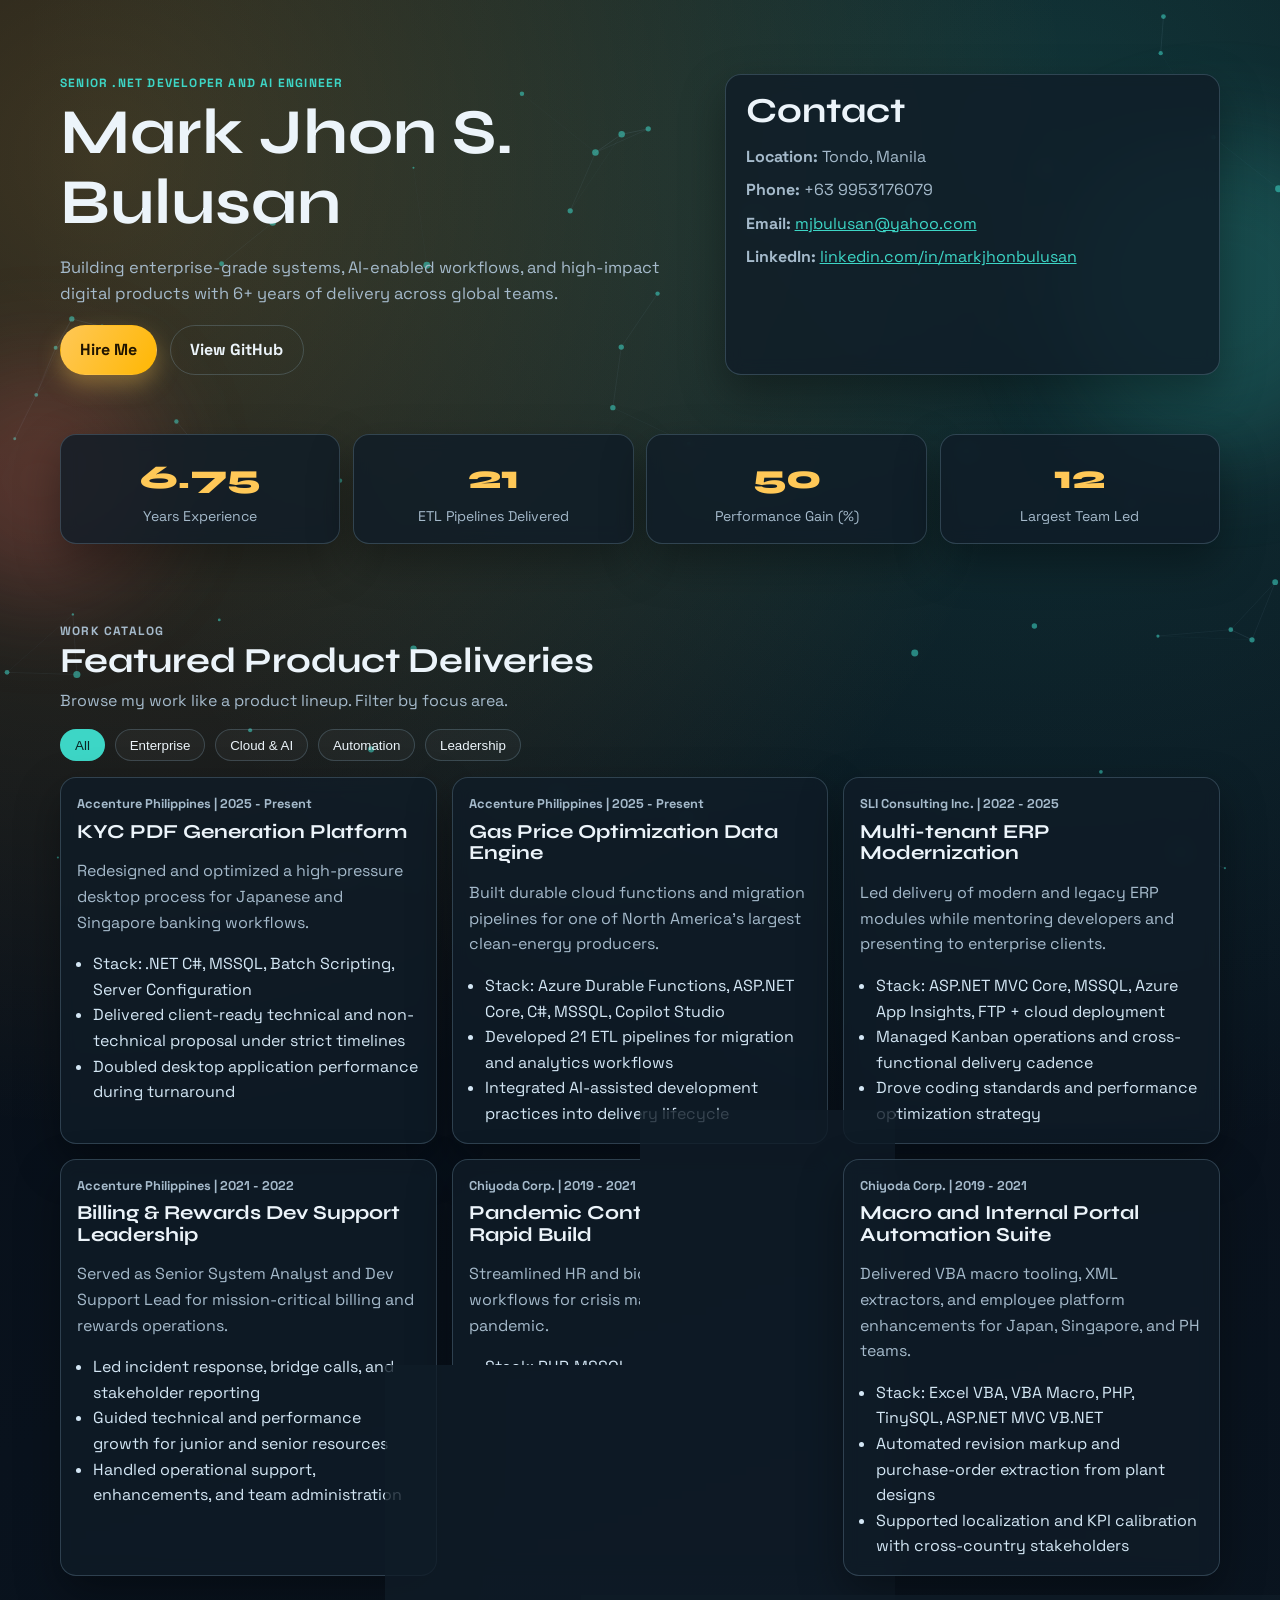
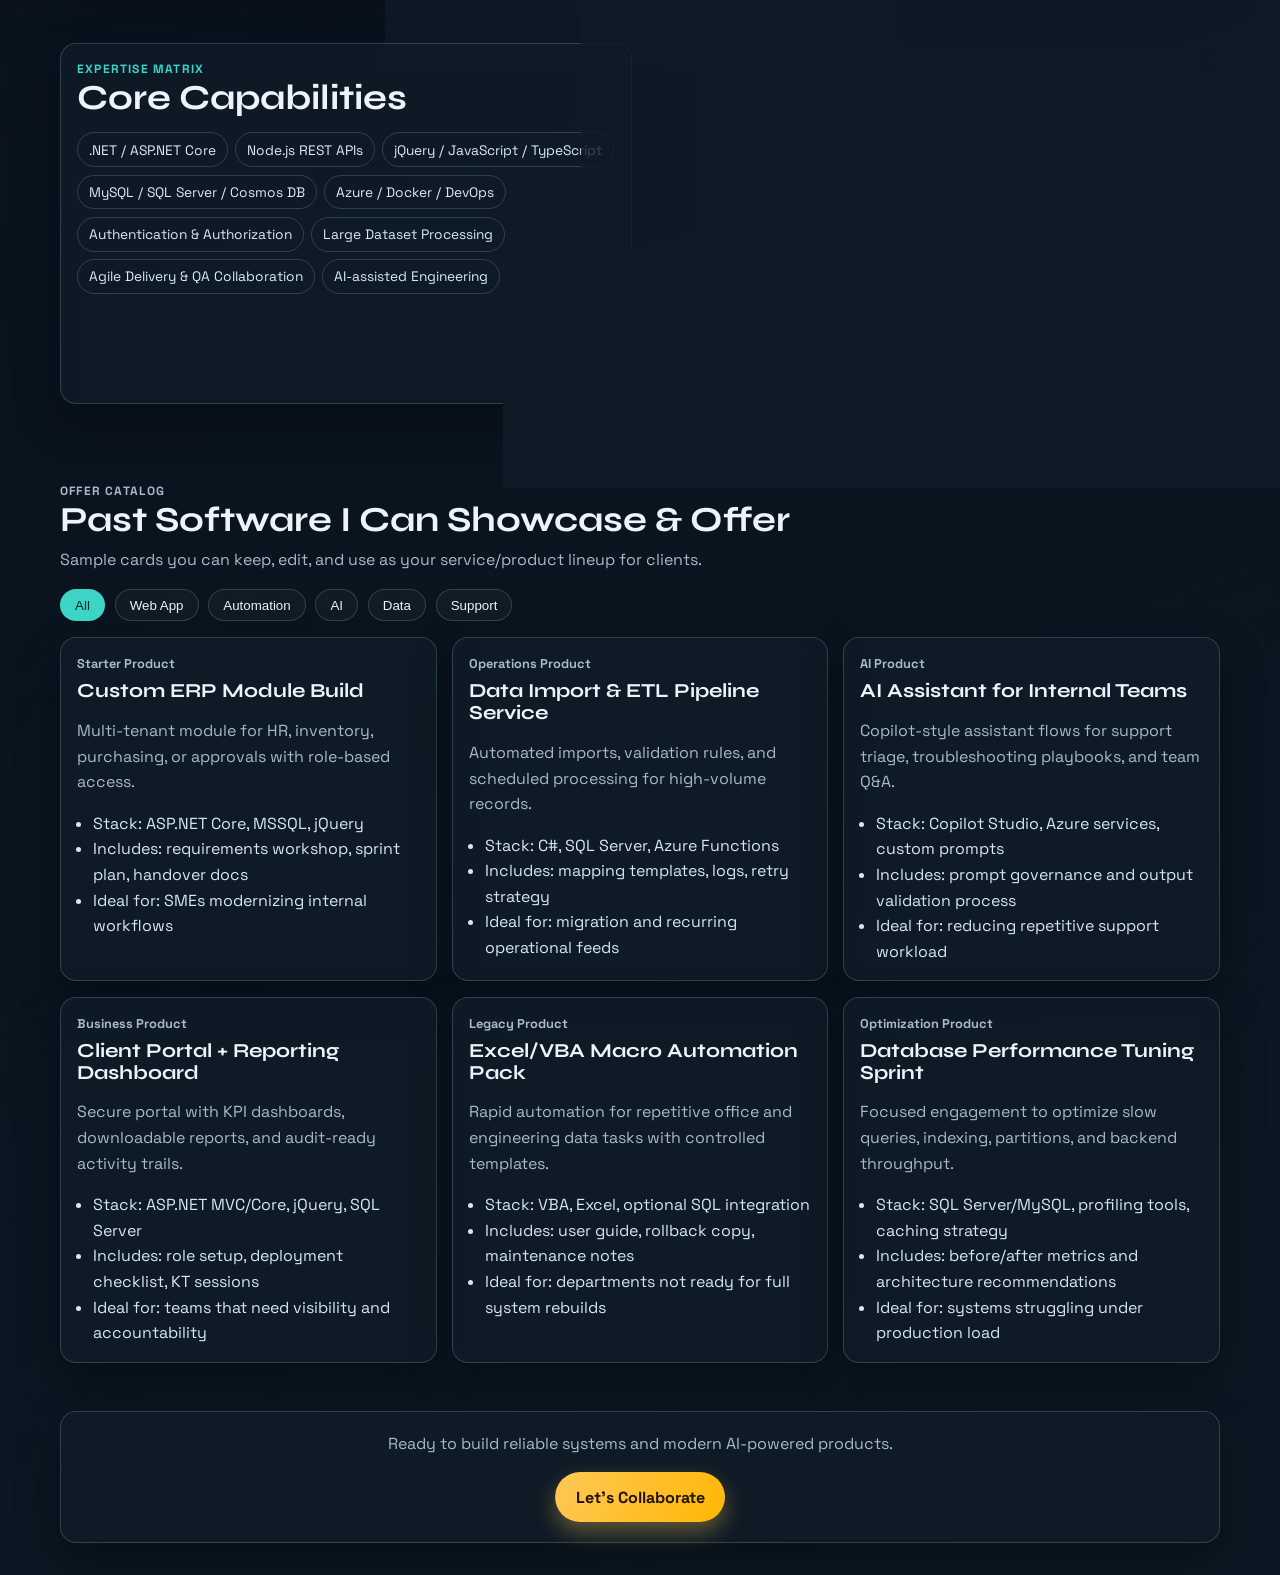
==== CV/index.html @ ccf930e4 "first commit" ====
<!DOCTYPE html>
<html lang="en">
<head>
  <meta charset="UTF-8" />
  <meta name="viewport" content="width=device-width, initial-scale=1.0" />
  <title>Mark Jhon S. Bulusan | Senior .NET Developer & AI Engineer</title>
  <meta name="description" content="Product-catalog style CV of Mark Jhon S. Bulusan, Senior .NET Developer and AI Engineer." />
  <link rel="preconnect" href="https://fonts.googleapis.com" />
  <link rel="preconnect" href="https://fonts.gstatic.com" crossorigin />
  <link href="https://fonts.googleapis.com/css2?family=Space+Grotesk:wght@400;500;700&family=Syne:wght@600;700;800&display=swap" rel="stylesheet" />
  <link rel="stylesheet" href="styles.css" />
</head>
<body>
  <canvas id="bg-canvas" aria-hidden="true"></canvas>
  <div class="bg-orb orb-1"></div>
  <div class="bg-orb orb-2"></div>

  <header class="hero section reveal">
    <div class="hero-text">
      <p class="eyebrow">Senior .NET Developer and AI Engineer</p>
      <h1>Mark Jhon S. Bulusan</h1>
      <p class="lede">
        Building enterprise-grade systems, AI-enabled workflows, and high-impact digital products with 6+ years of delivery across global teams.
      </p>
      <div class="hero-cta">
        <a class="btn btn-primary" href="mailto:mjbulusan@yahoo.com">Hire Me</a>
        <a class="btn btn-ghost" href="https://github.com/Lunara16" target="_blank" rel="noreferrer">View GitHub</a>
      </div>
    </div>
    <aside class="hero-card reveal delay-1">
      <h2>Contact</h2>
      <ul>
        <li><strong>Location:</strong> Tondo, Manila</li>
        <li><strong>Phone:</strong> +63 9953176079</li>
        <li><strong>Email:</strong> <a href="mailto:mjbulusan@yahoo.com">mjbulusan@yahoo.com</a></li>
        <li><strong>LinkedIn:</strong> <a href="https://ph.linkedin.com/in/mark-jhon-bulusan-b884b2306" target="_blank" rel="noreferrer">linkedin.com/in/markjhonbulusan</a></li>
      </ul>
    </aside>
  </header>

  <section class="metrics section reveal delay-1">
    <article class="metric">
      <p class="metric-num" data-target="6.75">0</p>
      <p class="metric-label">Years Experience</p>
    </article>
    <article class="metric">
      <p class="metric-num" data-target="21">0</p>
      <p class="metric-label">ETL Pipelines Delivered</p>
    </article>
    <article class="metric">
      <p class="metric-num" data-target="50">0</p>
      <p class="metric-label">Performance Gain (%)</p>
    </article>
    <article class="metric">
      <p class="metric-num" data-target="12">0</p>
      <p class="metric-label">Largest Team Led</p>
    </article>
  </section>

  <section class="section reveal delay-2">
    <div class="section-head">
      <p class="eyebrow">Work Catalog</p>
      <h2>Featured Product Deliveries</h2>
      <p>Browse my work like a product lineup. Filter by focus area.</p>
    </div>

    <div class="catalog-controls" role="group" aria-label="Project filters">
      <button class="filter-btn active" data-filter="all">All</button>
      <button class="filter-btn" data-filter="enterprise">Enterprise</button>
      <button class="filter-btn" data-filter="cloud-ai">Cloud & AI</button>
      <button class="filter-btn" data-filter="automation">Automation</button>
      <button class="filter-btn" data-filter="leadership">Leadership</button>
    </div>

    <div class="catalog-grid" id="catalog">
      <article class="catalog-card reveal" data-tags="enterprise cloud-ai leadership">
        <p class="card-kicker">Accenture Philippines | 2025 - Present</p>
        <h3>KYC PDF Generation Platform</h3>
        <p>Redesigned and optimized a high-pressure desktop process for Japanese and Singapore banking workflows.</p>
        <ul>
          <li>Stack: .NET C#, MSSQL, Batch Scripting, Server Configuration</li>
          <li>Delivered client-ready technical and non-technical proposal under strict timelines</li>
          <li>Doubled desktop application performance during turnaround</li>
        </ul>
      </article>

      <article class="catalog-card reveal delay-1" data-tags="cloud-ai enterprise">
        <p class="card-kicker">Accenture Philippines | 2025 - Present</p>
        <h3>Gas Price Optimization Data Engine</h3>
        <p>Built durable cloud functions and migration pipelines for one of North America's largest clean-energy producers.</p>
        <ul>
          <li>Stack: Azure Durable Functions, ASP.NET Core, C#, MSSQL, Copilot Studio</li>
          <li>Developed 21 ETL pipelines for migration and analytics workflows</li>
          <li>Integrated AI-assisted development practices into delivery lifecycle</li>
        </ul>
      </article>

      <article class="catalog-card reveal delay-2" data-tags="enterprise leadership">
        <p class="card-kicker">SLI Consulting Inc. | 2022 - 2025</p>
        <h3>Multi-tenant ERP Modernization</h3>
        <p>Led delivery of modern and legacy ERP modules while mentoring developers and presenting to enterprise clients.</p>
        <ul>
          <li>Stack: ASP.NET MVC Core, MSSQL, Azure App Insights, FTP + cloud deployment</li>
          <li>Managed Kanban operations and cross-functional delivery cadence</li>
          <li>Drove coding standards and performance optimization strategy</li>
        </ul>
      </article>

      <article class="catalog-card reveal" data-tags="leadership enterprise">
        <p class="card-kicker">Accenture Philippines | 2021 - 2022</p>
        <h3>Billing & Rewards Dev Support Leadership</h3>
        <p>Served as Senior System Analyst and Dev Support Lead for mission-critical billing and rewards operations.</p>
        <ul>
          <li>Led incident response, bridge calls, and stakeholder reporting</li>
          <li>Guided technical and performance growth for junior and senior resources</li>
          <li>Handled operational support, enhancements, and team administration</li>
        </ul>
      </article>

      <article class="catalog-card reveal delay-1" data-tags="automation enterprise">
        <p class="card-kicker">Chiyoda Corp. | 2019 - 2021</p>
        <h3>Pandemic Contact Tracing Rapid Build</h3>
        <p>Streamlined HR and biometric data workflows for crisis management during the pandemic.</p>
        <ul>
          <li>Stack: PHP, MSSQL</li>
          <li>Shipped and deployed a critical system within 4 hours</li>
          <li>Connected file, payroll, and biometric logs for operations team visibility</li>
        </ul>
      </article>

      <article class="catalog-card reveal delay-2" data-tags="automation enterprise">
        <p class="card-kicker">Chiyoda Corp. | 2019 - 2021</p>
        <h3>Macro and Internal Portal Automation Suite</h3>
        <p>Delivered VBA macro tooling, XML extractors, and employee platform enhancements for Japan, Singapore, and PH teams.</p>
        <ul>
          <li>Stack: Excel VBA, VBA Macro, PHP, TinySQL, ASP.NET MVC VB.NET</li>
          <li>Automated revision markup and purchase-order extraction from plant designs</li>
          <li>Supported localization and KPI calibration with cross-country stakeholders</li>
        </ul>
      </article>
    </div>
  </section>

  <section class="section split reveal">
    <div class="panel">
      <p class="eyebrow">Expertise Matrix</p>
      <h2>Core Capabilities</h2>
      <div class="chips">
        <span>.NET / ASP.NET Core</span>
        <span>Node.js REST APIs</span>
        <span>jQuery / JavaScript / TypeScript</span>
        <span>MySQL / SQL Server / Cosmos DB</span>
        <span>Azure / Docker / DevOps</span>
        <span>Authentication & Authorization</span>
        <span>Large Dataset Processing</span>
        <span>Agile Delivery & QA Collaboration</span>
        <span>AI-assisted Engineering</span>
      </div>
    </div>
    <div class="panel">
      <p class="eyebrow">Professional Highlights</p>
      <h2>Impact Snapshot</h2>
      <ul class="impact-list">
        <li>Led 4 developers to deliver a critical enterprise platform under strict timelines.</li>
        <li>Led support operations for 12 developers across multiple systems and workstreams.</li>
        <li>Built scalable APIs and backend services for high-volume enterprise usage.</li>
        <li>Improved large-dataset performance by up to 50% through indexing and optimization.</li>
        <li>Designed resilient import and background processing workflows for operational reliability.</li>
      </ul>
    </div>
  </section>

  <section class="section reveal delay-1">
    <div class="section-head">
      <p class="eyebrow">Offer Catalog</p>
      <h2>Past Software I Can Showcase & Offer</h2>
      <p>Sample cards you can keep, edit, and use as your service/product lineup for clients.</p>
    </div>

    <div class="catalog-controls" role="group" aria-label="Offer filters">
      <button class="offer-filter-btn active" data-offer-filter="all">All</button>
      <button class="offer-filter-btn" data-offer-filter="webapp">Web App</button>
      <button class="offer-filter-btn" data-offer-filter="automation">Automation</button>
      <button class="offer-filter-btn" data-offer-filter="ai">AI</button>
      <button class="offer-filter-btn" data-offer-filter="data">Data</button>
      <button class="offer-filter-btn" data-offer-filter="support">Support</button>
    </div>

    <div class="offer-grid" id="offer-catalog">
      <article class="catalog-card offer-card reveal" data-offer-tags="webapp enterprise">
        <p class="card-kicker">Starter Product</p>
        <h3>Custom ERP Module Build</h3>
        <p>Multi-tenant module for HR, inventory, purchasing, or approvals with role-based access.</p>
        <ul>
          <li>Stack: ASP.NET Core, MSSQL, jQuery</li>
          <li>Includes: requirements workshop, sprint plan, handover docs</li>
          <li>Ideal for: SMEs modernizing internal workflows</li>
        </ul>
      </article>

      <article class="catalog-card offer-card reveal delay-1" data-offer-tags="automation data">
        <p class="card-kicker">Operations Product</p>
        <h3>Data Import & ETL Pipeline Service</h3>
        <p>Automated imports, validation rules, and scheduled processing for high-volume records.</p>
        <ul>
          <li>Stack: C#, SQL Server, Azure Functions</li>
          <li>Includes: mapping templates, logs, retry strategy</li>
          <li>Ideal for: migration and recurring operational feeds</li>
        </ul>
      </article>

      <article class="catalog-card offer-card reveal delay-2" data-offer-tags="ai support">
        <p class="card-kicker">AI Product</p>
        <h3>AI Assistant for Internal Teams</h3>
        <p>Copilot-style assistant flows for support triage, troubleshooting playbooks, and team Q&A.</p>
        <ul>
          <li>Stack: Copilot Studio, Azure services, custom prompts</li>
          <li>Includes: prompt governance and output validation process</li>
          <li>Ideal for: reducing repetitive support workload</li>
        </ul>
      </article>

      <article class="catalog-card offer-card reveal" data-offer-tags="webapp support">
        <p class="card-kicker">Business Product</p>
        <h3>Client Portal + Reporting Dashboard</h3>
        <p>Secure portal with KPI dashboards, downloadable reports, and audit-ready activity trails.</p>
        <ul>
          <li>Stack: ASP.NET MVC/Core, jQuery, SQL Server</li>
          <li>Includes: role setup, deployment checklist, KT sessions</li>
          <li>Ideal for: teams that need visibility and accountability</li>
        </ul>
      </article>

      <article class="catalog-card offer-card reveal delay-1" data-offer-tags="automation support">
        <p class="card-kicker">Legacy Product</p>
        <h3>Excel/VBA Macro Automation Pack</h3>
        <p>Rapid automation for repetitive office and engineering data tasks with controlled templates.</p>
        <ul>
          <li>Stack: VBA, Excel, optional SQL integration</li>
          <li>Includes: user guide, rollback copy, maintenance notes</li>
          <li>Ideal for: departments not ready for full system rebuilds</li>
        </ul>
      </article>

      <article class="catalog-card offer-card reveal delay-2" data-offer-tags="data ai">
        <p class="card-kicker">Optimization Product</p>
        <h3>Database Performance Tuning Sprint</h3>
        <p>Focused engagement to optimize slow queries, indexing, partitions, and backend throughput.</p>
        <ul>
          <li>Stack: SQL Server/MySQL, profiling tools, caching strategy</li>
          <li>Includes: before/after metrics and architecture recommendations</li>
          <li>Ideal for: systems struggling under production load</li>
        </ul>
      </article>
    </div>
  </section>

  <footer class="section footer reveal">
    <p>Ready to build reliable systems and modern AI-powered products.</p>
    <a class="btn btn-primary" href="mailto:mjbulusan@yahoo.com">Let's Collaborate</a>
  </footer>

  <script src="https://code.jquery.com/jquery-3.7.1.min.js" integrity="sha256-/JqT3SQfawRcv/BIHPThkBvs0OEvtFFmqPF/lYI/Cxo=" crossorigin="anonymous"></script>
  <script src="script.js"></script>
</body>
</html>
---- CV/styles.css ----
:root {
  --bg: #081018;
  --bg-soft: #111c27;
  --panel: rgba(16, 28, 39, 0.8);
  --line: rgba(149, 187, 213, 0.24);
  --text: #ecf4fa;
  --muted: #a5bacb;
  --brand: #ffc857;
  --accent: #3dd6c6;
  --danger: #ff6b6b;
  --shadow: 0 18px 44px rgba(0, 0, 0, 0.35);
}

* {
  box-sizing: border-box;
}

html,
body {
  margin: 0;
  padding: 0;
}

body {
  font-family: "Space Grotesk", sans-serif;
  color: var(--text);
  background:
    radial-gradient(circle at 8% 5%, rgba(255, 200, 87, 0.22), transparent 30%),
    radial-gradient(circle at 82% 4%, rgba(61, 214, 198, 0.2), transparent 32%),
    linear-gradient(160deg, #060b12 0%, #09121d 40%, #0b1823 100%);
  min-height: 100vh;
  line-height: 1.6;
  overflow-x: hidden;
}

#bg-canvas {
  position: fixed;
  inset: 0;
  width: 100%;
  height: 100%;
  z-index: -2;
  pointer-events: none;
  opacity: 0.75;
}

.bg-orb {
  position: fixed;
  border-radius: 50%;
  filter: blur(48px);
  pointer-events: none;
  z-index: -1;
}

.orb-1 {
  width: 240px;
  height: 240px;
  background: rgba(255, 107, 107, 0.2);
  left: -80px;
  top: 40%;
  animation: float 10s ease-in-out infinite;
}

.orb-2 {
  width: 320px;
  height: 320px;
  background: rgba(61, 214, 198, 0.18);
  right: -100px;
  top: 15%;
  animation: float 13s ease-in-out infinite reverse;
}

.section {
  width: min(1160px, calc(100% - 2.4rem));
  margin: 0 auto;
  padding: 1.2rem 0;
}

.hero {
  padding-top: 4.6rem;
  display: grid;
  grid-template-columns: 1.3fr 1fr;
  gap: 1.4rem;
  align-items: stretch;
}

.eyebrow {
  letter-spacing: 0.1em;
  text-transform: uppercase;
  color: var(--accent);
  margin: 0;
  font-weight: 700;
  font-size: 0.75rem;
}

h1,
h2,
h3 {
  font-family: "Syne", sans-serif;
  line-height: 1.1;
  margin: 0;
}

h1 {
  font-size: clamp(2rem, 5vw, 4.2rem);
  margin-top: 0.3rem;
}

h2 {
  font-size: clamp(1.5rem, 3.1vw, 2.2rem);
}

.lede {
  max-width: 62ch;
  color: var(--muted);
  font-size: 1.03rem;
}

.hero-cta {
  display: flex;
  flex-wrap: wrap;
  gap: 0.8rem;
  margin-top: 1.1rem;
}

.btn {
  display: inline-flex;
  align-items: center;
  justify-content: center;
  border-radius: 999px;
  padding: 0.7rem 1.2rem;
  text-decoration: none;
  font-weight: 700;
  border: 1px solid transparent;
  transition: transform 0.25s ease, box-shadow 0.25s ease, background 0.25s ease;
}

.btn:hover {
  transform: translateY(-2px);
}

.btn-primary {
  background: linear-gradient(120deg, var(--brand), #ffb703);
  color: #201400;
  box-shadow: 0 10px 22px rgba(255, 200, 87, 0.35);
}

.btn-ghost {
  border-color: var(--line);
  color: var(--text);
}

.hero-card,
.panel,
.catalog-card,
.metric,
.footer {
  background: var(--panel);
  border: 1px solid var(--line);
  border-radius: 1rem;
  backdrop-filter: blur(8px);
  box-shadow: var(--shadow);
}

.hero-card {
  padding: 1.1rem 1.2rem;
}

.hero-card ul {
  list-style: none;
  padding: 0;
  margin: 0.8rem 0 0;
}

.hero-card li {
  margin-bottom: 0.5rem;
  color: var(--muted);
}

.hero-card a {
  color: var(--accent);
}

.metrics {
  margin-top: 1.3rem;
  display: grid;
  grid-template-columns: repeat(4, 1fr);
  gap: 0.8rem;
}

.metric {
  text-align: center;
  padding: 1rem;
}

.metric-num {
  margin: 0;
  font-size: clamp(1.6rem, 2.6vw, 2.4rem);
  font-weight: 800;
  font-family: "Syne", sans-serif;
  color: var(--brand);
}

.metric-label {
  margin: 0;
  color: var(--muted);
  font-size: 0.88rem;
}

.section-head {
  margin: 2.5rem 0 1rem;
}

.section-head p {
  margin: 0.45rem 0 0;
  color: var(--muted);
}

.catalog-controls {
  display: flex;
  flex-wrap: wrap;
  gap: 0.6rem;
  margin-bottom: 1rem;
}

.filter-btn,
.offer-filter-btn {
  border: 1px solid var(--line);
  color: var(--text);
  background: rgba(255, 255, 255, 0.03);
  padding: 0.48rem 0.88rem;
  border-radius: 999px;
  cursor: pointer;
  transition: all 0.2s ease;
}

.filter-btn:hover,
.filter-btn.active,
.offer-filter-btn:hover,
.offer-filter-btn.active {
  background: var(--accent);
  color: #092524;
  border-color: transparent;
}

.catalog-grid {
  display: grid;
  grid-template-columns: repeat(3, minmax(0, 1fr));
  gap: 0.95rem;
}

.offer-grid {
  display: grid;
  grid-template-columns: repeat(3, minmax(0, 1fr));
  gap: 0.95rem;
}

.catalog-card {
  padding: 1rem;
  position: relative;
  overflow: hidden;
}

.catalog-card::after {
  content: "";
  position: absolute;
  inset: -120% auto auto -50%;
  width: 180%;
  height: 80%;
  background: linear-gradient(120deg, transparent, rgba(255, 255, 255, 0.09), transparent);
  transform: rotate(8deg);
  transition: transform 0.65s ease;
}

.catalog-card:hover::after {
  transform: rotate(8deg) translateY(155%);
}

.catalog-card:hover {
  border-color: rgba(255, 200, 87, 0.65);
}

.card-kicker {
  margin: 0 0 0.35rem;
  color: var(--accent);
  font-size: 0.8rem;
  font-weight: 700;
}

.catalog-card h3 {
  font-size: 1.24rem;
}

.catalog-card p {
  color: var(--muted);
}

.catalog-card ul {
  margin: 0;
  padding-left: 1rem;
  color: #d4e7f5;
}

.split {
  margin-top: 1.8rem;
  display: grid;
  grid-template-columns: 1fr 1fr;
  gap: 0.95rem;
}

.panel {
  padding: 1rem;
}

.chips {
  display: flex;
  flex-wrap: wrap;
  gap: 0.45rem;
  margin-top: 0.9rem;
}

.chips span {
  border: 1px solid var(--line);
  border-radius: 999px;
  padding: 0.34rem 0.68rem;
  color: #d8ebfb;
  font-size: 0.86rem;
}

.impact-list {
  margin: 0.8rem 0 0;
  padding-left: 1.1rem;
  color: #d8ebfb;
}

.footer {
  margin-top: 1.8rem;
  margin-bottom: 2rem;
  padding: 1.2rem;
  text-align: center;
}

.footer p {
  margin-top: 0;
  color: var(--muted);
}

.reveal {
  opacity: 0;
  transform: translateY(16px);
  transition: opacity 0.65s ease, transform 0.65s ease;
}

.reveal.visible {
  opacity: 1;
  transform: translateY(0);
}

.delay-1 {
  transition-delay: 0.12s;
}

.delay-2 {
  transition-delay: 0.24s;
}

@keyframes float {
  0%,
  100% {
    transform: translateY(0);
  }
  50% {
    transform: translateY(-18px);
  }
}

@media (max-width: 1000px) {
  .hero,
  .split {
    grid-template-columns: 1fr;
  }

  .catalog-grid,
  .offer-grid {
    grid-template-columns: repeat(2, minmax(0, 1fr));
  }

  .metrics {
    grid-template-columns: repeat(2, 1fr);
  }
}

@media (max-width: 640px) {
  .section {
    width: min(1160px, calc(100% - 1.2rem));
  }

  .hero {
    padding-top: 3rem;
  }

  .catalog-grid,
  .offer-grid,
  .metrics {
    grid-template-columns: 1fr;
  }

  h1 {
    font-size: clamp(1.9rem, 9vw, 2.8rem);
  }
}

@media (prefers-reduced-motion: reduce) {
  #bg-canvas {
    display: none;
  }
}
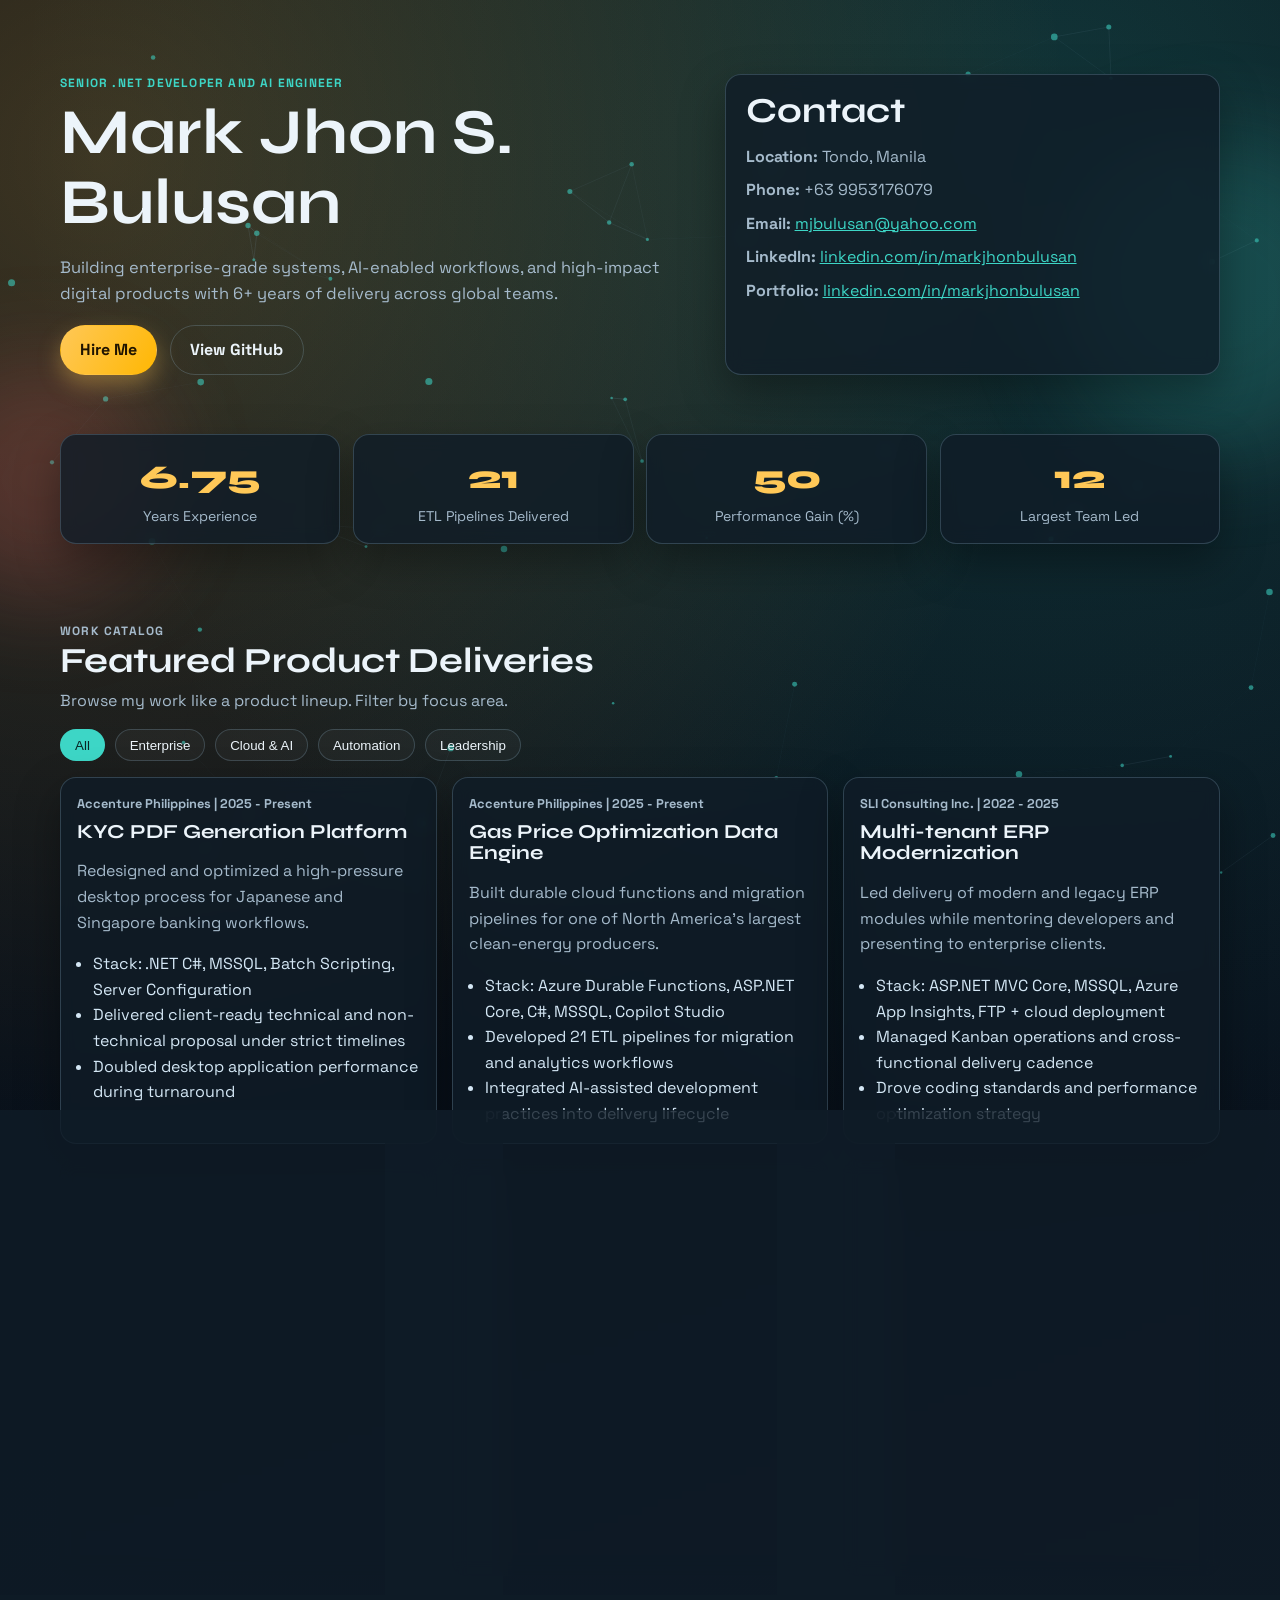
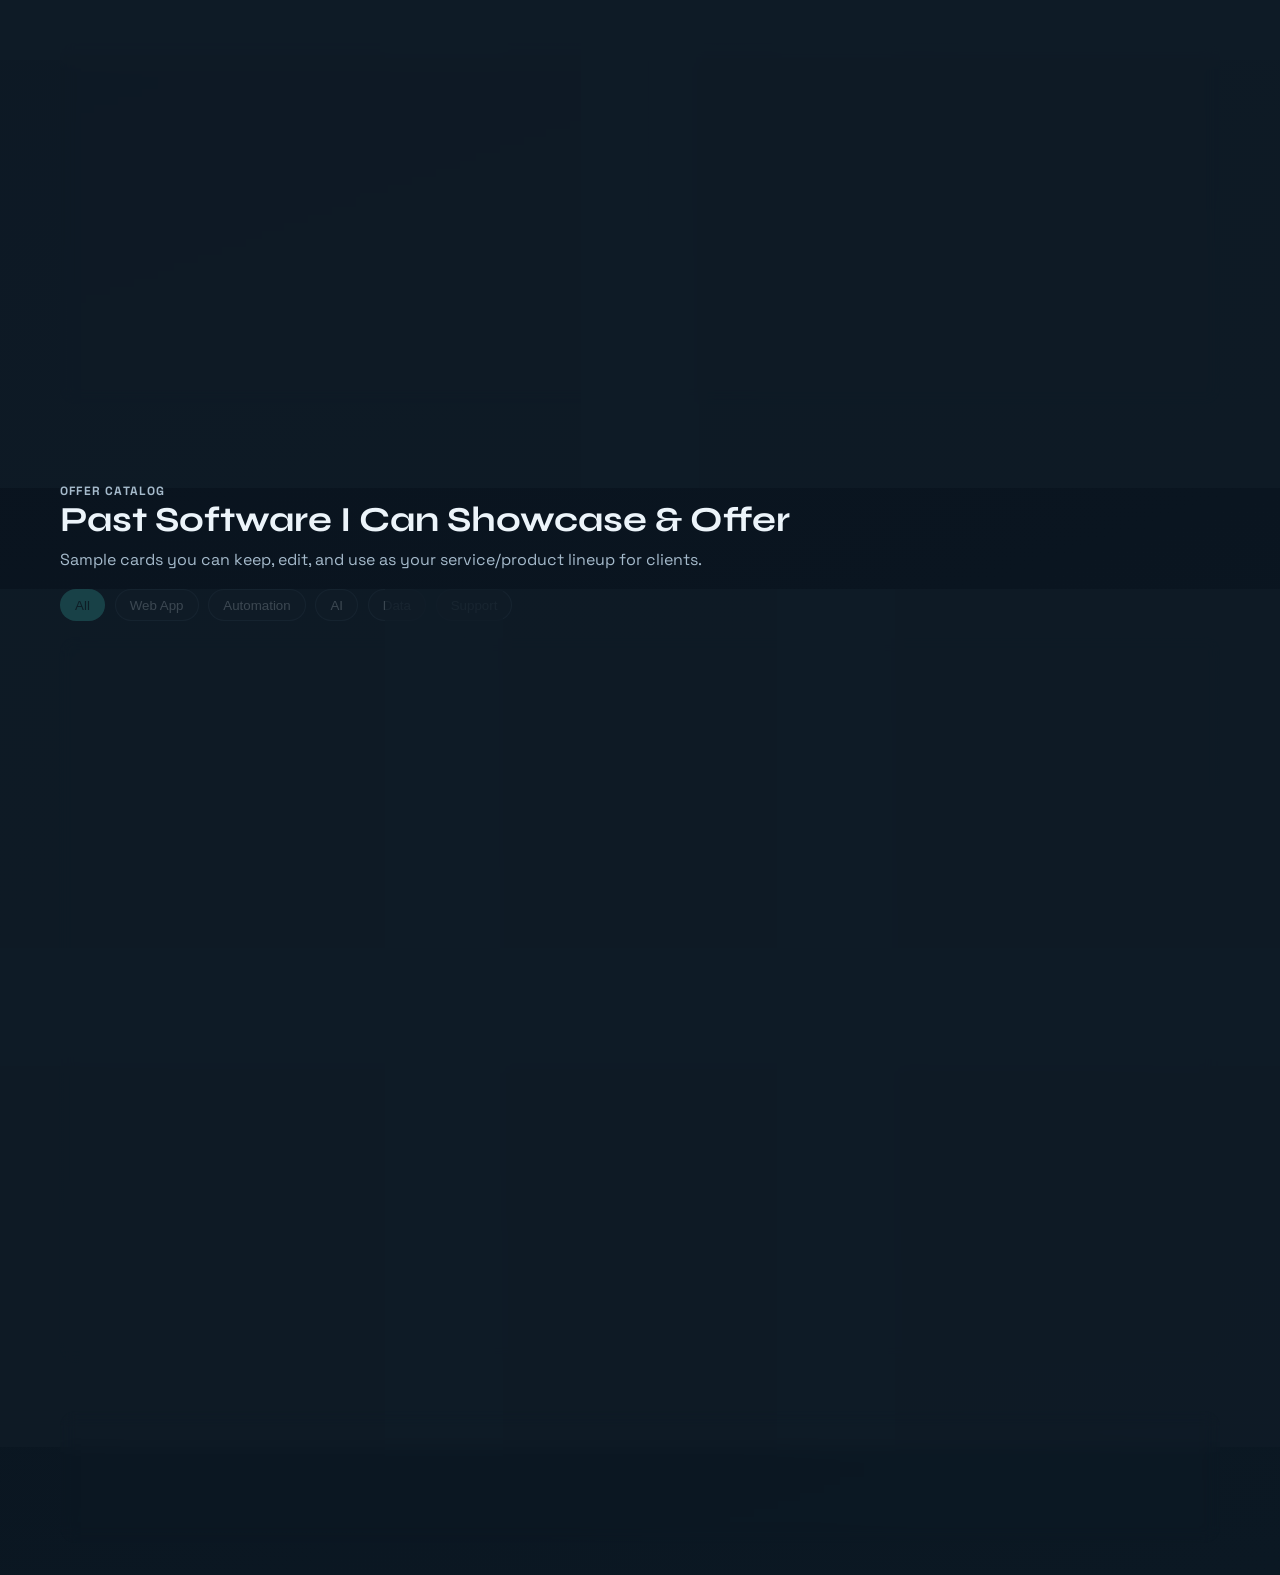
==== commit 2b688a17: "Repath" ====
--- a/CV/index.html
+++ b/CV/index.html
@@ -34,6 +34,7 @@
         <li><strong>Phone:</strong> +63 9953176079</li>
         <li><strong>Email:</strong> <a href="mailto:mjbulusan@yahoo.com">mjbulusan@yahoo.com</a></li>
         <li><strong>LinkedIn:</strong> <a href="https://ph.linkedin.com/in/mark-jhon-bulusan-b884b2306" target="_blank" rel="noreferrer">linkedin.com/in/markjhonbulusan</a></li>
+        <li><strong>Portfolio:</strong> <a href="https://ph.linkedin.com/in/mark-jhon-bulusan-b884b2306" target="_blank" rel="noreferrer">linkedin.com/in/markjhonbulusan</a></li>
       </ul>
     </aside>
   </header>
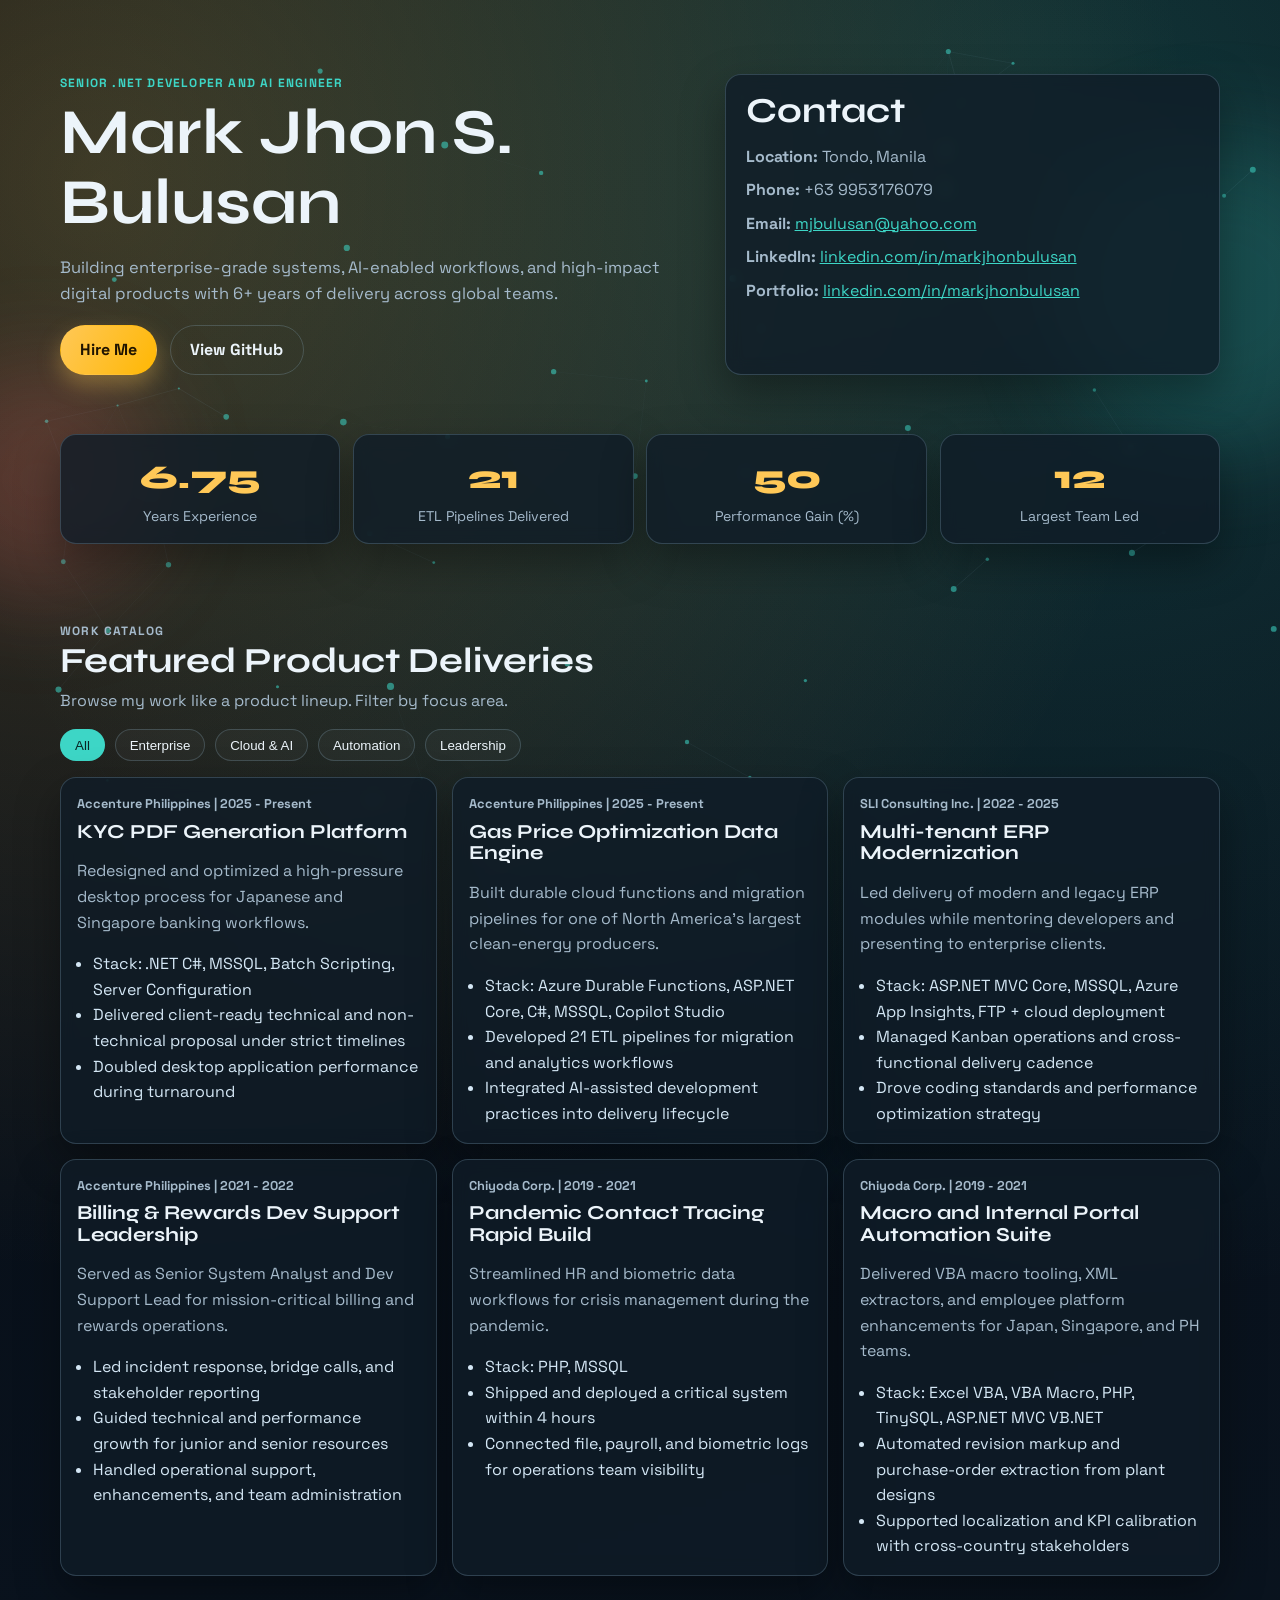
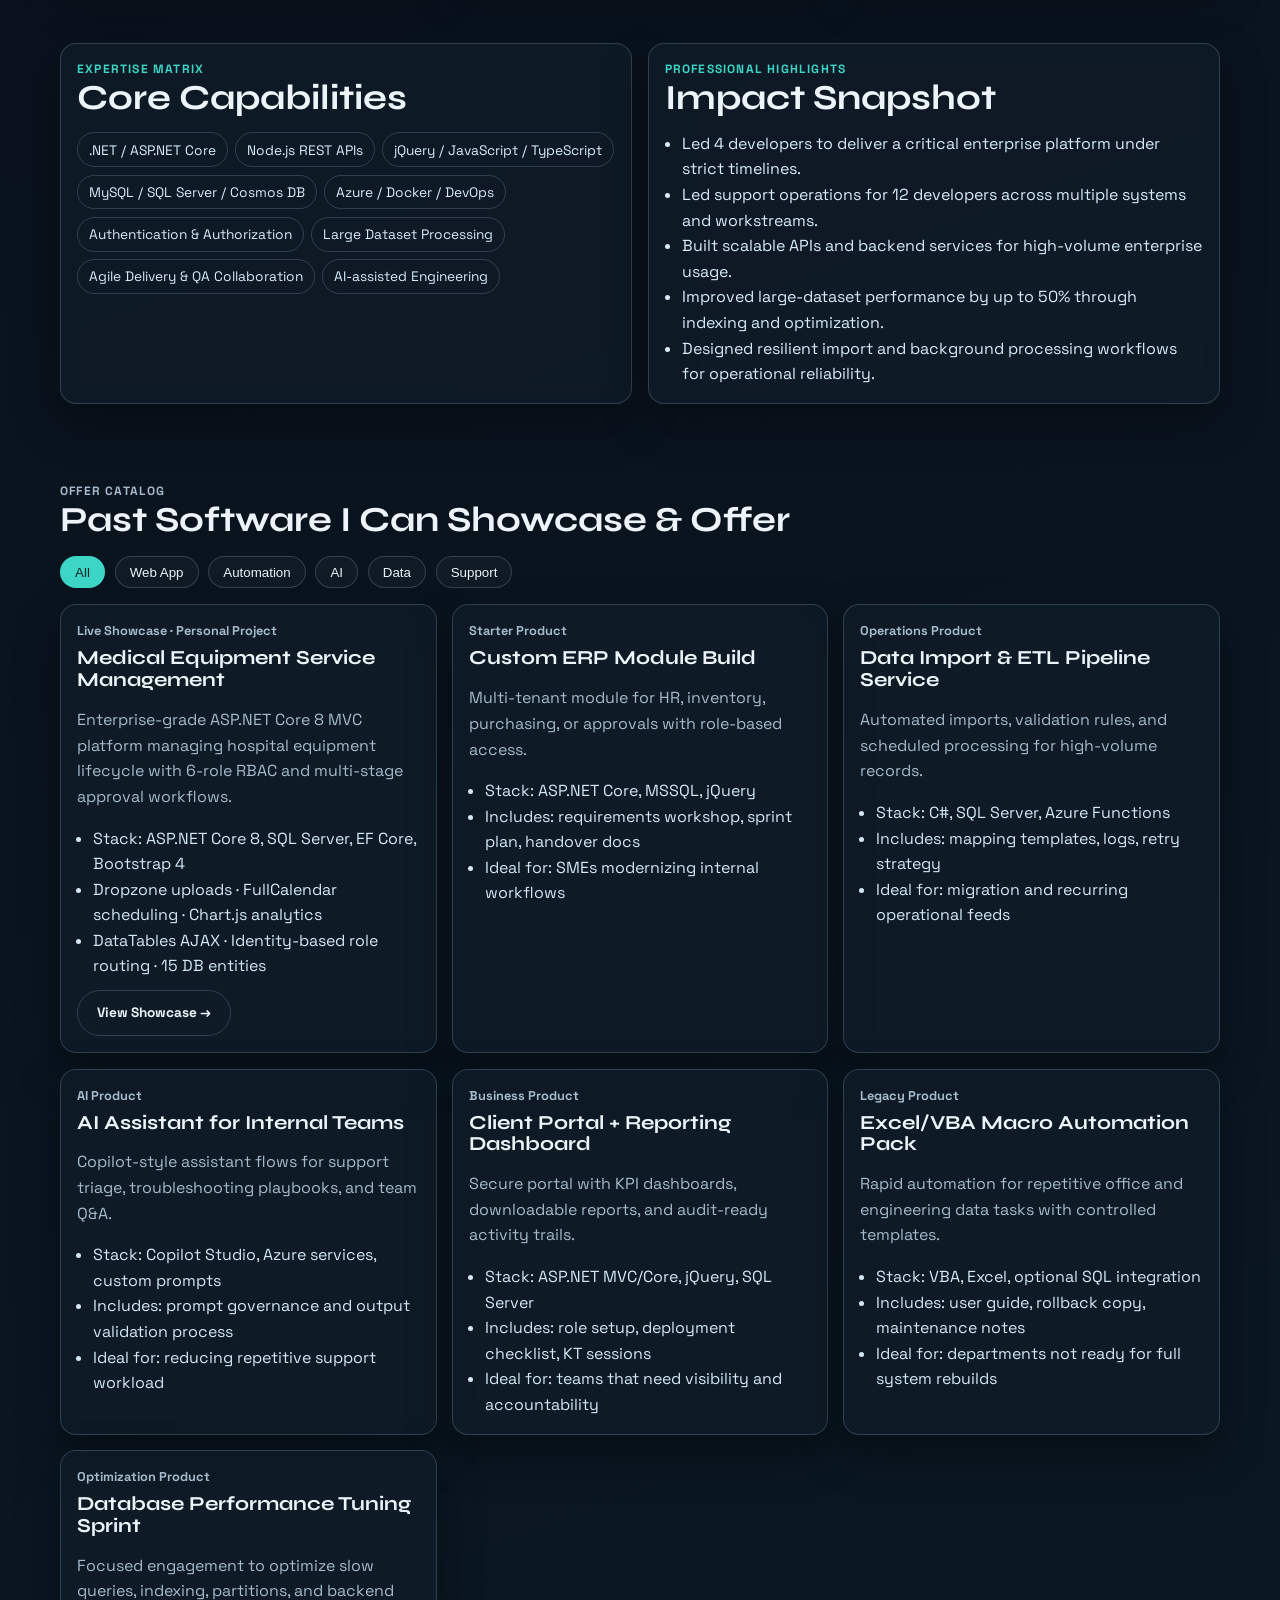
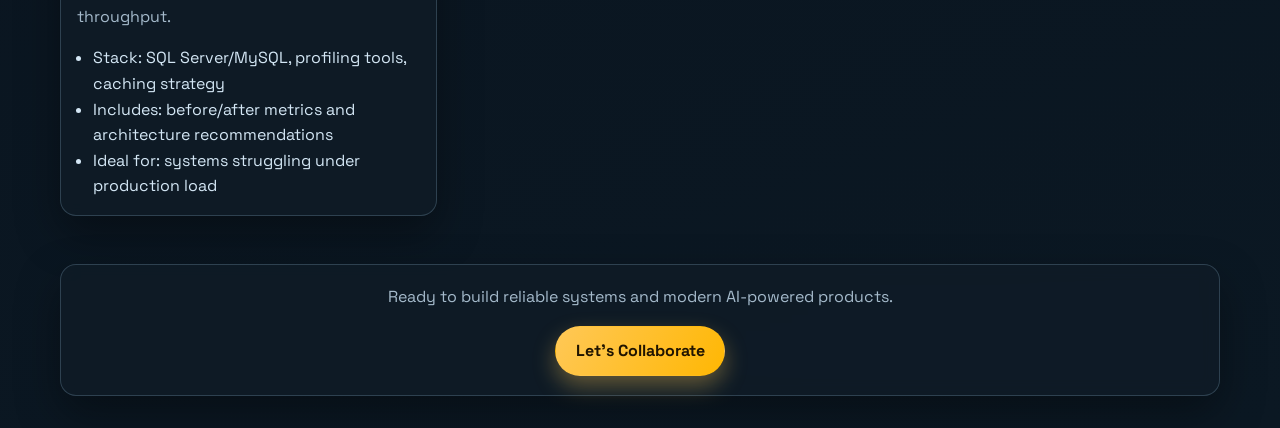
==== commit f9dda264: "Add showcase page with CSS and JavaScript for Medical Equipment Service Management System - Created " ====
--- a/CV/index.html
+++ b/CV/index.html
@@ -175,7 +175,7 @@
     <div class="section-head">
       <p class="eyebrow">Offer Catalog</p>
       <h2>Past Software I Can Showcase & Offer</h2>
-      <p>Sample cards you can keep, edit, and use as your service/product lineup for clients.</p>
+      
     </div>
 
     <div class="catalog-controls" role="group" aria-label="Offer filters">
@@ -189,6 +189,18 @@
 
     <div class="offer-grid" id="offer-catalog">
       <article class="catalog-card offer-card reveal" data-offer-tags="webapp enterprise">
+        <p class="card-kicker">Live Showcase · Personal Project</p>
+        <h3>Medical Equipment Service Management</h3>
+        <p>Enterprise-grade ASP.NET Core 8 MVC platform managing hospital equipment lifecycle with 6-role RBAC and multi-stage approval workflows.</p>
+        <ul>
+          <li>Stack: ASP.NET Core 8, SQL Server, EF Core, Bootstrap 4</li>
+          <li>Dropzone uploads · FullCalendar scheduling · Chart.js analytics</li>
+          <li>DataTables AJAX · Identity-based role routing · 15 DB entities</li>
+        </ul>
+        <a class="btn btn-ghost" href="./showcase.html" style="margin-top:0.7rem;font-size:0.85rem;" target="_blank" rel="noreferrer">View Showcase →</a>
+      </article>
+
+      <article class="catalog-card offer-card reveal delay-1" data-offer-tags="webapp enterprise">
         <p class="card-kicker">Starter Product</p>
         <h3>Custom ERP Module Build</h3>
         <p>Multi-tenant module for HR, inventory, purchasing, or approvals with role-based access.</p>
